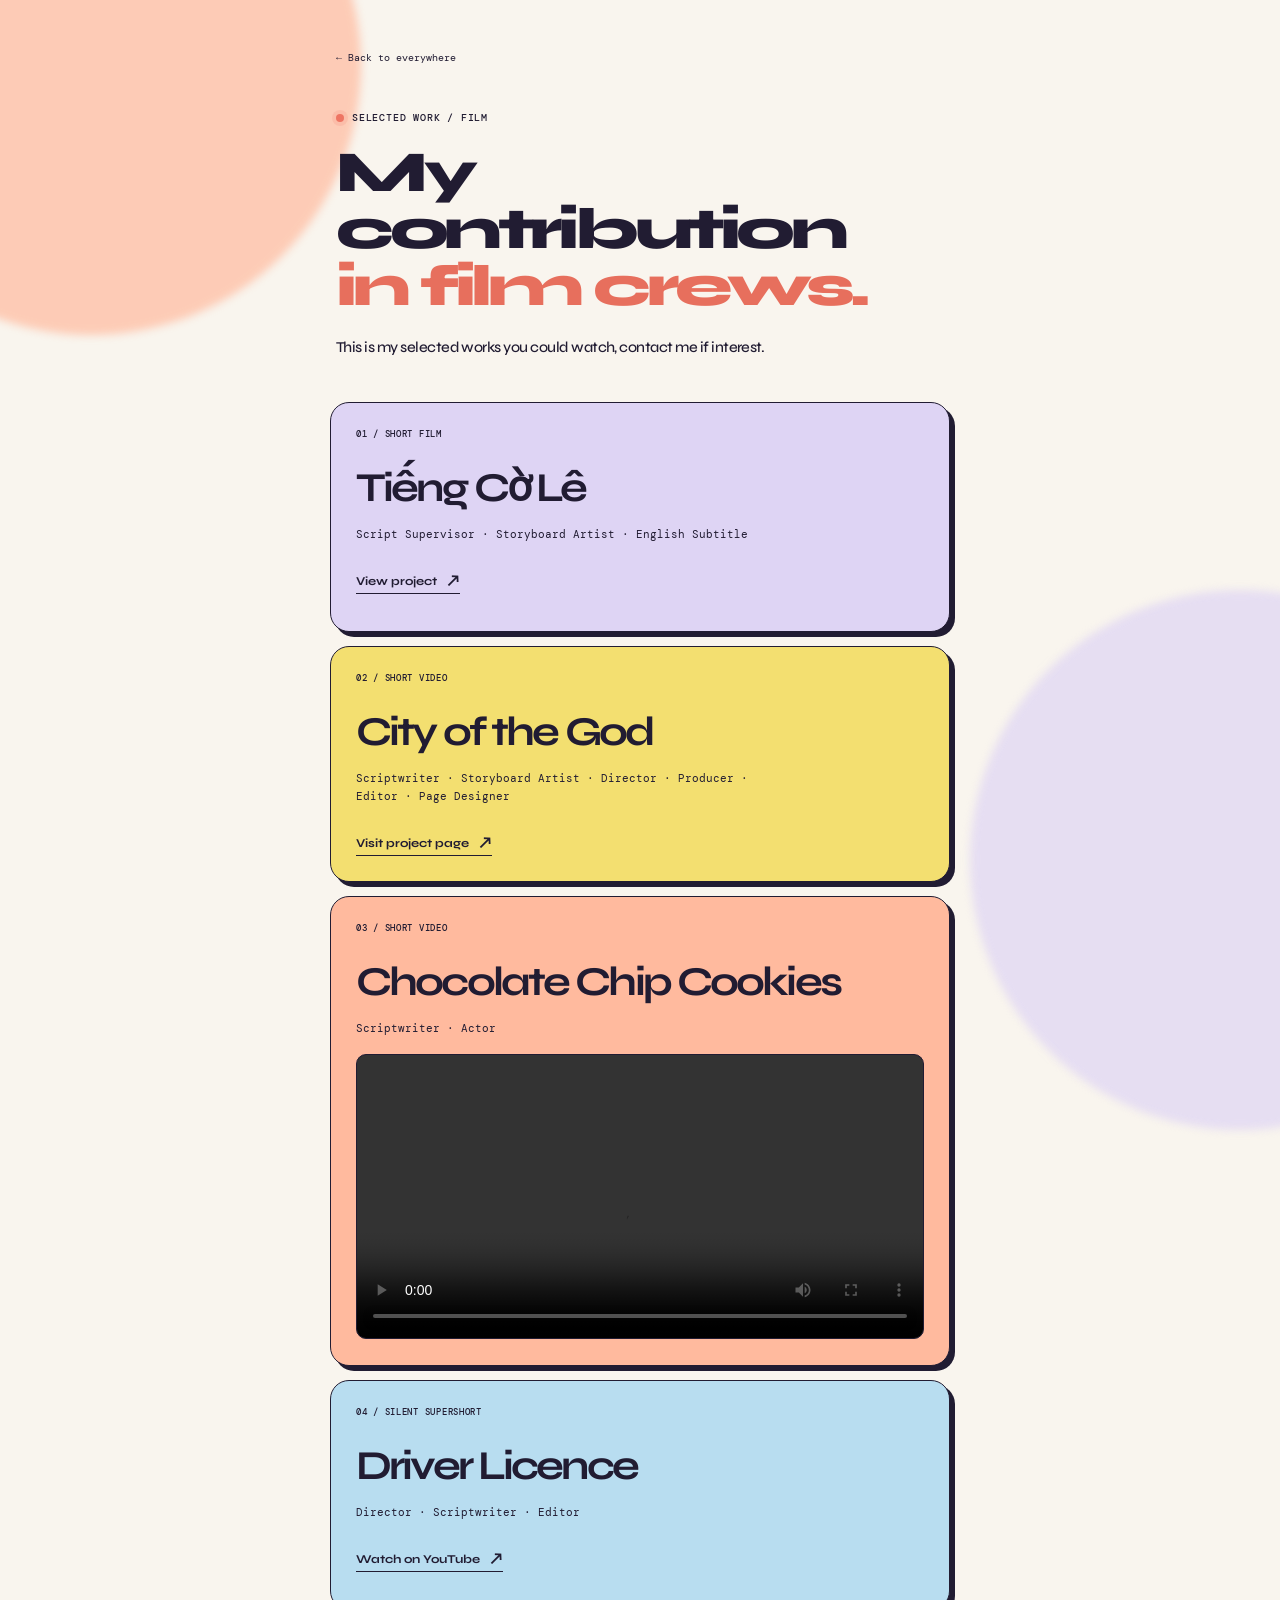
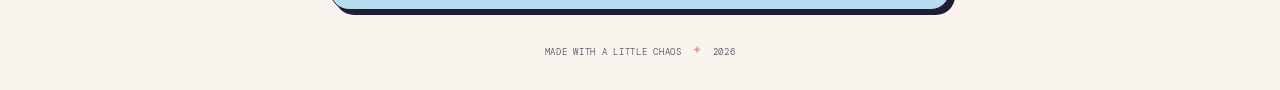
==== works.html @ 5c8512e5 "Add social landing page" ====
<!doctype html>
<html lang="en">
  <head>
    <meta charset="UTF-8" />
    <meta name="viewport" content="width=device-width, initial-scale=1.0" />
    <meta name="description" content="Selected film crew contributions by Vy." />
    <title>Vy — selected works</title>
    <link rel="preconnect" href="https://fonts.googleapis.com" />
    <link rel="preconnect" href="https://fonts.gstatic.com" crossorigin />
    <link href="https://fonts.googleapis.com/css2?family=DM+Mono:wght@400;500&family=Syne:wght@500;600;700;800&display=swap" rel="stylesheet" />
    <link rel="stylesheet" href="styles.css" />
  </head>
  <body>
    <main class="page-shell works-page">
      <header class="works-hero">
        <a class="back-link" href="index.html">← Back to everywhere</a>
        <p class="eyebrow"><span></span> SELECTED WORK / FILM</p>
        <h1>My contribution<br /><em>in film crews.</em></h1>
        <p>This is my selected works you could watch, contact me if interest.</p>
      </header>
      <section class="projects" aria-label="Film crew projects">
        <article class="project-card project-lilac">
          <p class="project-number">01 / SHORT FILM</p><h2>Tiếng Cờ Lê</h2>
          <p class="roles">Script Supervisor · Storyboard Artist · English Subtitle</p>
          <a class="project-link" href="https://drive.google.com/drive/u/0/search?q=ti%E1%BA%BFng%20c%E1%BB%9D%20l%C3%AA" target="_blank" rel="noreferrer">View project <span>↗</span></a>
        </article>
        <article class="project-card project-yellow">
          <p class="project-number">02 / SHORT VIDEO</p><h2>City of the God</h2>
          <p class="roles">Scriptwriter · Storyboard Artist · Director · Producer · Editor · Page Designer</p>
          <a class="project-link" href="https://phamkhanhvy2008.github.io/phamkhanhvy/" target="_blank" rel="noreferrer">Visit project page <span>↗</span></a>
        </article>
        <article class="project-card project-peach video-project">
          <p class="project-number">03 / SHORT VIDEO</p><h2>Chocolate Chip Cookies</h2>
          <p class="roles">Scriptwriter · Actor</p>
          <video controls preload="metadata" aria-label="Chocolate Chip Cookies short video"><source src="https://github.com/phamkhanhvy2008/vy-social-landing-page/releases/download/v1.0/chocolate-chip-cookies.mp4" type="video/mp4" />Your browser does not support the video tag.</video>
        </article>
        <article class="project-card project-blue">
          <p class="project-number">04 / SILENT SUPERSHORT</p><h2>Driver Licence</h2>
          <p class="roles">Director · Scriptwriter · Editor</p>
          <a class="project-link" href="https://www.youtube.com/watch?v=YJVfkAcWcSY" target="_blank" rel="noreferrer">Watch on YouTube <span>↗</span></a>
        </article>
      </section>
      <footer><span>MADE WITH A LITTLE CHAOS</span><span class="spark">✦</span><span id="year"></span></footer>
    </main>
    <script>document.getElementById('year').textContent = new Date().getFullYear();</script>
  </body>
</html>
---- styles.css ----
:root {
  --ink: #211c32;
  --paper: #f9f5ee;
  --lilac: #ded4f4;
  --peach: #ffba9e;
  --line: rgba(33, 28, 50, 0.14);
}

* { box-sizing: border-box; }

body {
  min-width: 320px;
  min-height: 100vh;
  margin: 0;
  color: var(--ink);
  background: var(--paper);
  font-family: "DM Mono", monospace;
}

body::before, body::after {
  content: "";
  position: fixed;
  z-index: -1;
  width: min(45vw, 540px);
  aspect-ratio: 1;
  border-radius: 50%;
  filter: blur(4px);
  opacity: .7;
}

body::before { top: -16vw; left: -14vw; background: var(--peach); }
body::after { right: -18vw; bottom: -18vw; background: var(--lilac); }

.page-shell {
  width: min(100% - 40px, 620px);
  margin: 0 auto;
  padding: 76px 0 32px;
}

.hero { padding: 0 6px 42px; }

.eyebrow {
  display: flex;
  align-items: center;
  gap: 8px;
  margin: 0 0 34px;
  font-size: 10px;
  font-weight: 500;
  letter-spacing: .08em;
}

.eyebrow span { width: 8px; height: 8px; border-radius: 50%; background: #ee7563; box-shadow: 0 0 0 4px rgba(238, 117, 99, .15); }

.identity { display: flex; align-items: center; gap: 17px; }

.avatar {
  display: grid;
  width: 72px;
  height: 72px;
  place-items: center;
  border: 2px solid var(--ink);
  border-radius: 26px 26px 26px 5px;
  background: #f3df70;
  box-shadow: 5px 5px 0 var(--ink);
  transform: rotate(-4deg);
}

.avatar span { font-family: "Syne", sans-serif; font-size: 37px; font-weight: 800; transform: rotate(4deg); }
h1 { margin: 0; font: 800 clamp(46px, 10vw, 64px)/.9 "Syne", sans-serif; letter-spacing: -.075em; }
.handle { margin: 9px 0 0; font-size: 12px; }
.intro { max-width: 475px; margin: 32px 0 0; font: 500 clamp(17px, 3.8vw, 21px)/1.4 "Syne", sans-serif; letter-spacing: -.04em; }

.social-links { display: grid; gap: 11px; }
.social-card {
  display: flex;
  align-items: center;
  gap: 15px;
  min-height: 78px;
  padding: 13px 17px;
  color: inherit;
  border: 1.5px solid var(--line);
  border-radius: 16px;
  background: rgba(255, 255, 255, .55);
  text-decoration: none;
  transition: transform .2s ease, background .2s ease, box-shadow .2s ease;
}

.social-card:hover, .social-card:focus-visible { outline: none; transform: translateY(-3px) rotate(-.25deg); border-color: var(--ink); background: #fff; box-shadow: 4px 5px 0 var(--ink); }
.social-card.featured { border-color: var(--ink); background: var(--ink); color: var(--paper); }
.social-card.featured:hover, .social-card.featured:focus-visible { background: #322a4a; }

.platform-mark { display: grid; flex: 0 0 44px; width: 44px; height: 44px; place-items: center; border-radius: 13px; background: var(--lilac); color: var(--ink); font: 500 25px/1 "Syne", sans-serif; }
.featured .platform-mark { background: #f3df70; }
.tiktok { background: #bdece0; }.youtube { background: #ffb1a5; font-size: 17px; }.artstation { background: #b8ddf0; }.x { background: #e8e5df; }.threads { background: #f1c6da; }.xhs { background: #f35245; color: white; font: 500 10px/1 "DM Mono", monospace; }.facebook { background: #b4cdf7; color: #174caa; font-size: 29px; }
.card-copy { display: grid; gap: 5px; }
.card-copy strong { font: 700 17px/1 "Syne", sans-serif; letter-spacing: -.04em; }
.card-copy small { font-size: 10px; opacity: .67; }
.arrow { margin-left: auto; font-size: 23px; transition: transform .2s ease; }
.social-card:hover .arrow { transform: translate(2px, -2px); }

footer { display: flex; justify-content: center; gap: 10px; padding: 36px 0 0; font-size: 9px; letter-spacing: .08em; opacity: .68; }
.spark { color: #e86f5d; font-size: 12px; line-height: .7; }

.works-callout { display: flex; align-items: center; gap: 13px; max-width: 440px; margin-top: 25px; padding: 13px 16px 13px 12px; color: inherit; border: 1.5px solid var(--ink); border-radius: 14px; background: #f3df70; box-shadow: 4px 4px 0 var(--ink); text-decoration: none; transition: transform .2s ease, box-shadow .2s ease; }
.works-callout:hover, .works-callout:focus-visible { outline: none; transform: translate(2px, 2px); box-shadow: 1px 1px 0 var(--ink); }
.works-callout-icon { display: grid; flex: 0 0 38px; width: 38px; height: 38px; place-items: center; border-radius: 10px; background: var(--ink); color: #f3df70; font-size: 20px; }
.works-callout strong, .works-callout small { display: block; }.works-callout strong { font: 700 14px/1.1 "Syne", sans-serif; letter-spacing: -.04em; }.works-callout small { margin-top: 4px; font-size: 9px; }

.works-page { padding-top: 45px; }.works-hero { padding: 0 6px 43px; }.back-link { display: inline-block; margin-bottom: 47px; color: inherit; font-size: 10px; text-decoration: none; }.back-link:hover, .back-link:focus-visible { outline: none; text-decoration: underline; text-underline-offset: 4px; }.works-hero .eyebrow { margin-bottom: 20px; }.works-hero h1 { font-size: clamp(38px, 9vw, 58px); line-height: .98; }.works-hero h1 em { color: #e76f5d; font-style: normal; }.works-hero > p:last-child { max-width: 455px; margin: 22px 0 0; font: 500 15px/1.5 "Syne", sans-serif; letter-spacing: -.035em; }
.projects { display: grid; gap: 14px; }.project-card { min-height: 230px; padding: 25px; border: 1.5px solid var(--ink); border-radius: 19px; box-shadow: 5px 5px 0 var(--ink); }.project-lilac { background: var(--lilac); }.project-yellow { background: #f3df70; }.project-peach { background: var(--peach); }.project-blue { background: #b8ddf0; }.project-number { margin: 0 0 29px; font-size: 9px; font-weight: 500; letter-spacing: .08em; }.project-card h2 { margin: 0; font: 700 clamp(29px, 7vw, 41px)/.95 "Syne", sans-serif; letter-spacing: -.07em; }.roles { max-width: 420px; margin: 17px 0 26px; font-size: 11px; line-height: 1.65; }.project-link { display: inline-flex; gap: 9px; align-items: center; padding-bottom: 3px; color: inherit; border-bottom: 1.5px solid currentColor; font: 700 12px/1 "Syne", sans-serif; text-decoration: none; }.project-link:hover, .project-link:focus-visible { outline: none; opacity: .65; }.project-link span { font-size: 18px; }.video-project { padding-bottom: 26px; }.video-project .roles { margin-bottom: 17px; }.video-project video { display: block; width: 100%; max-height: 370px; border: 1.5px solid var(--ink); border-radius: 10px; background: var(--ink); }

@media (max-width: 460px) {
  .page-shell { width: min(100% - 28px, 620px); padding-top: 48px; }
  .hero { padding-bottom: 31px; }
  .eyebrow { margin-bottom: 27px; }
  .social-card { min-height: 72px; padding: 12px 14px; }
  .platform-mark { flex-basis: 40px; width: 40px; height: 40px; }
  footer { gap: 7px; font-size: 8px; }
  .project-card { min-height: 210px; padding: 21px; }
  .project-number { margin-bottom: 24px; }
}
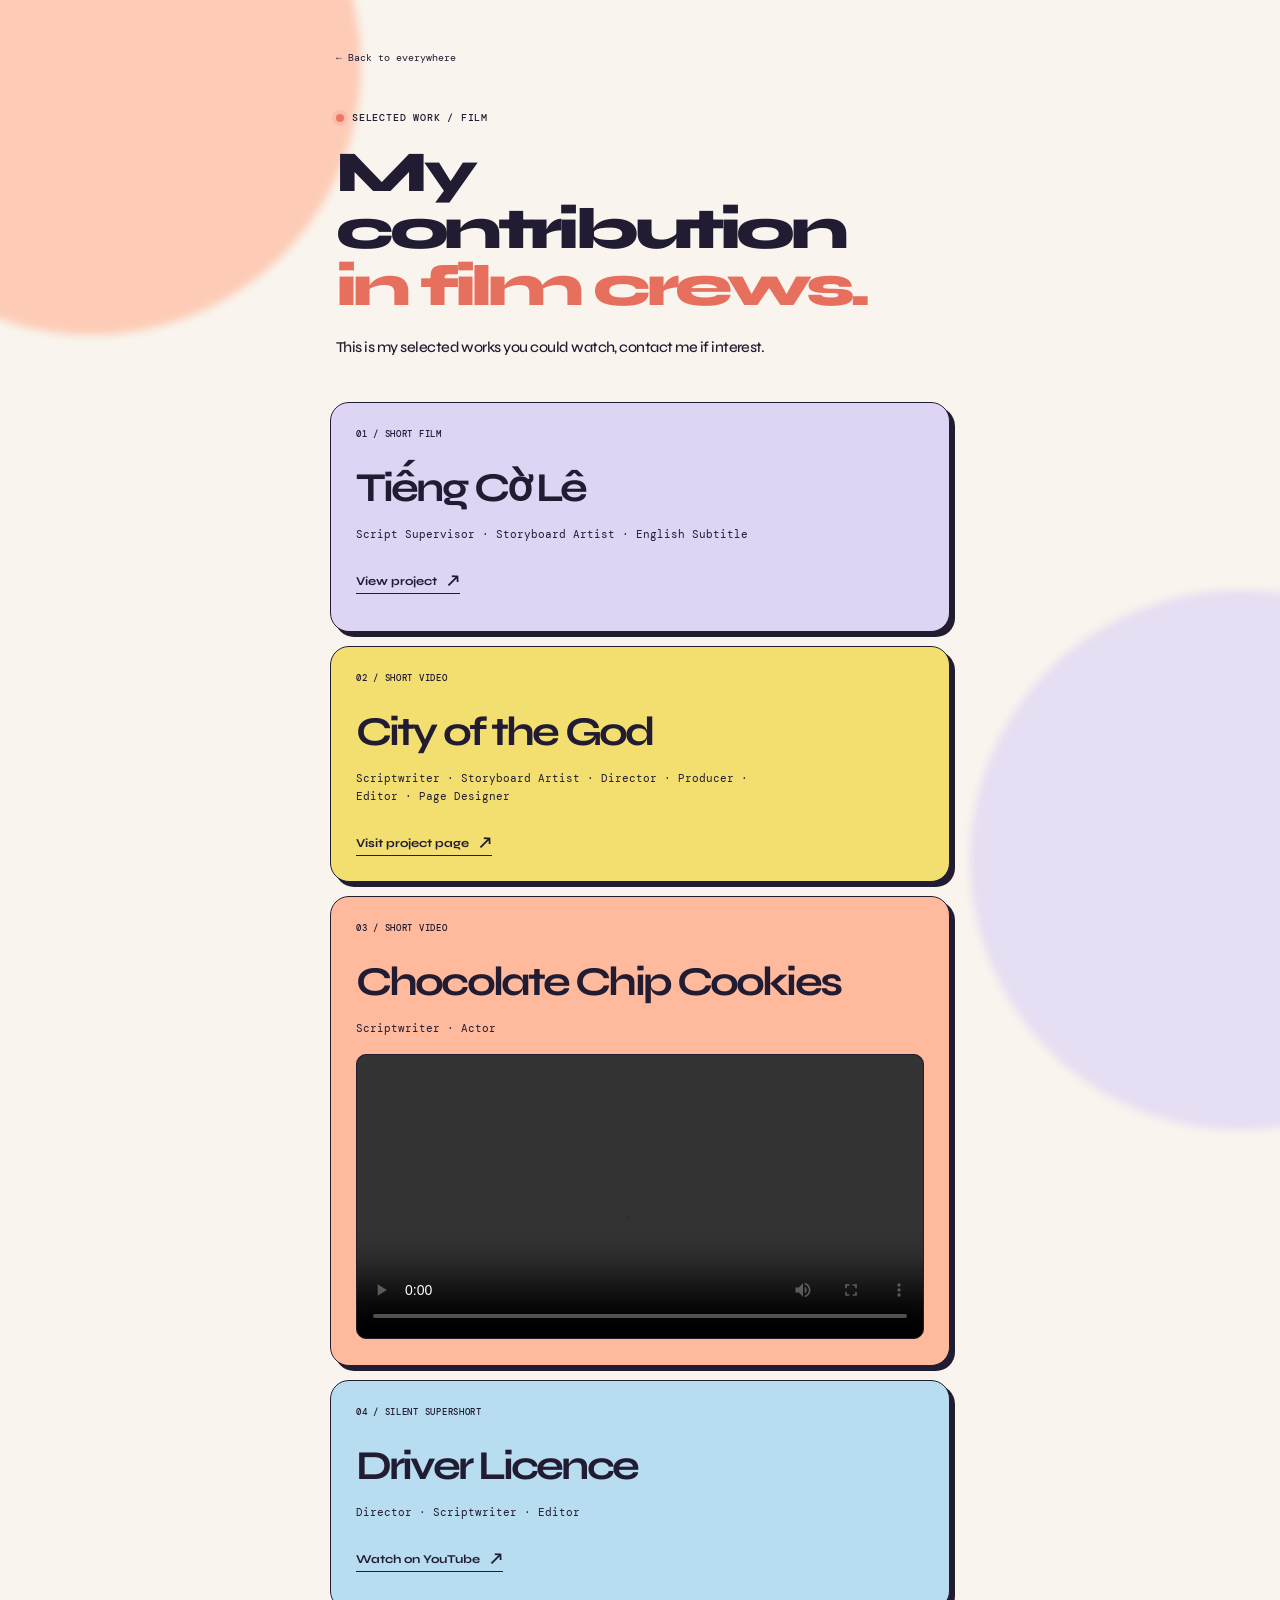
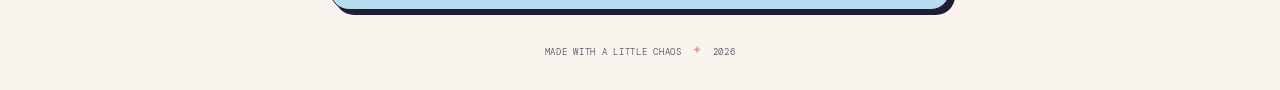
==== commit 34d37751: "Update works.html" ====
--- a/works.html
+++ b/works.html
@@ -22,7 +22,7 @@
         <article class="project-card project-lilac">
           <p class="project-number">01 / SHORT FILM</p><h2>Tiếng Cờ Lê</h2>
           <p class="roles">Script Supervisor · Storyboard Artist · English Subtitle</p>
-          <a class="project-link" href="https://drive.google.com/drive/u/0/search?q=ti%E1%BA%BFng%20c%E1%BB%9D%20l%C3%AA" target="_blank" rel="noreferrer">View project <span>↗</span></a>
+          <a class="project-link" href="https://drive.google.com/file/d/12FAqyPz3J4z648SjsRTQ4XM0GHkPR5Vk/view?usp=drivesdk" target="_blank" rel="noreferrer">View project <span>↗</span></a>
         </article>
         <article class="project-card project-yellow">
           <p class="project-number">02 / SHORT VIDEO</p><h2>City of the God</h2>
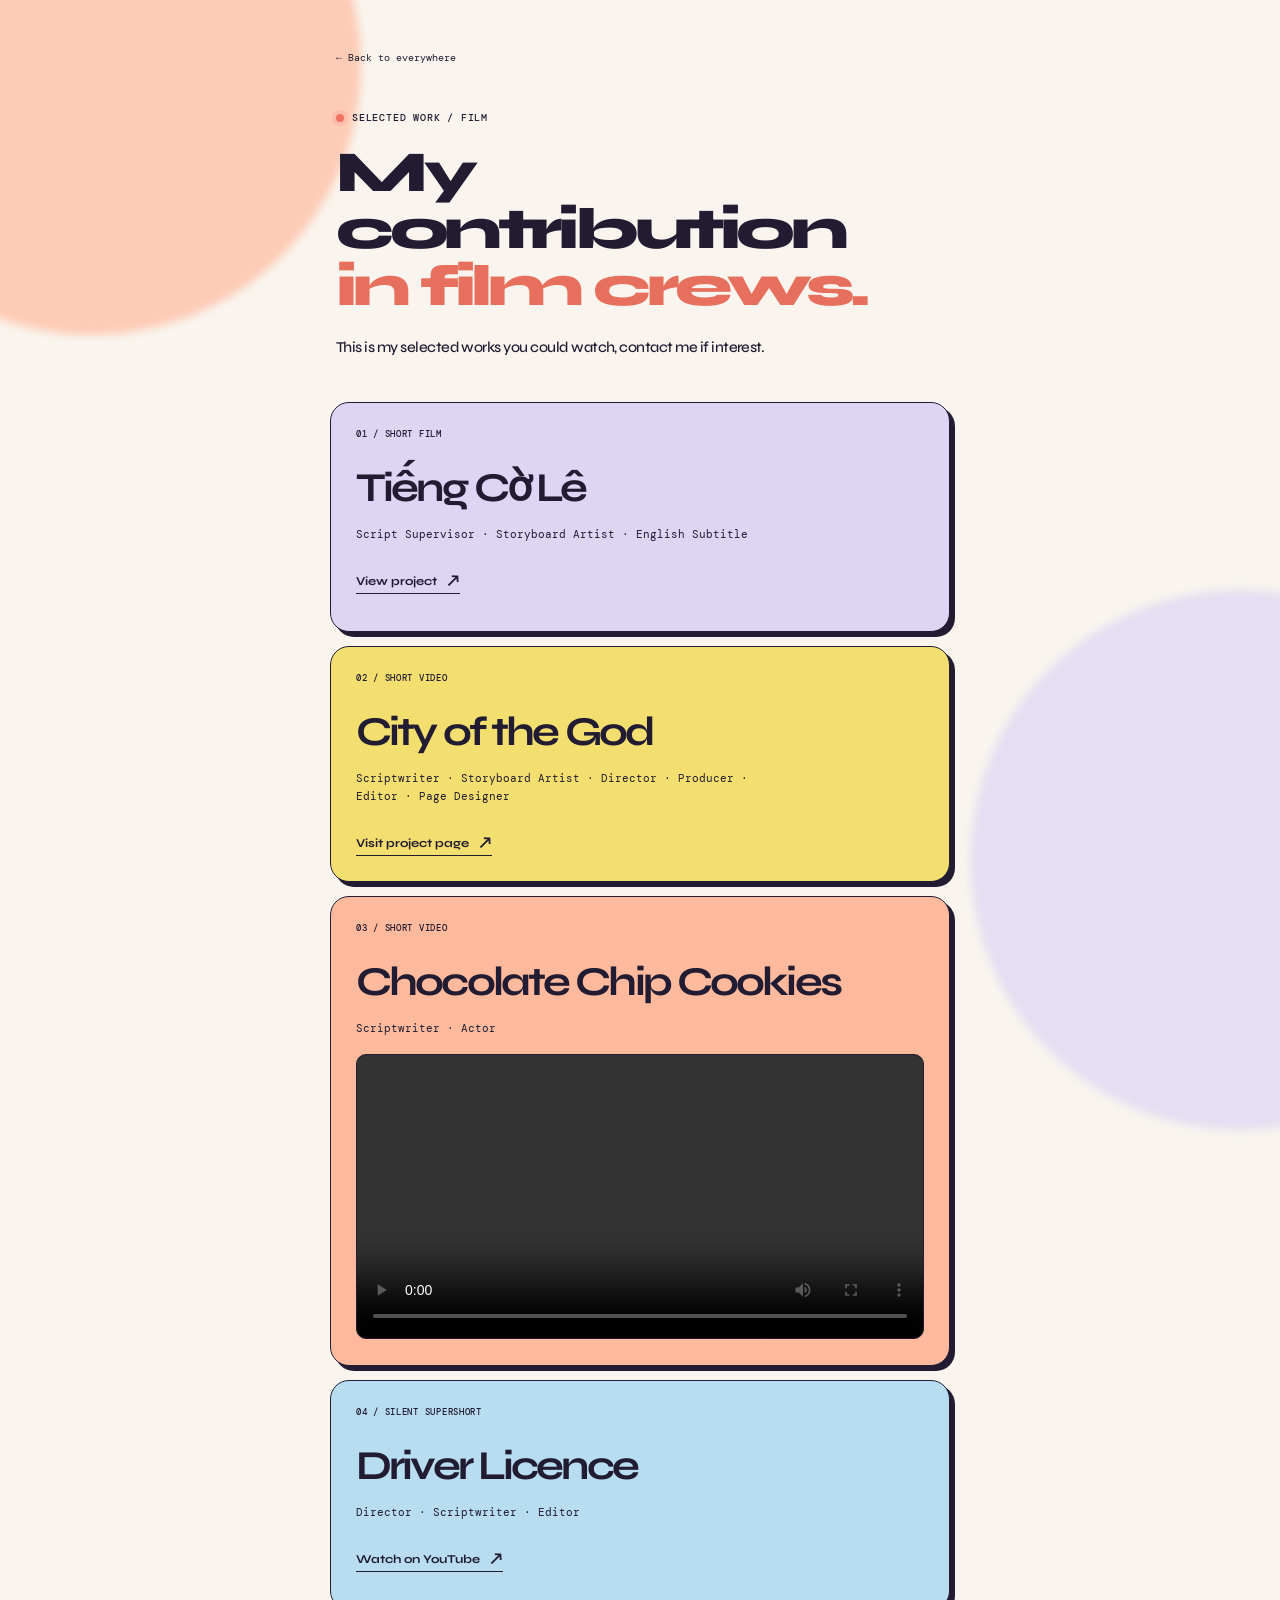
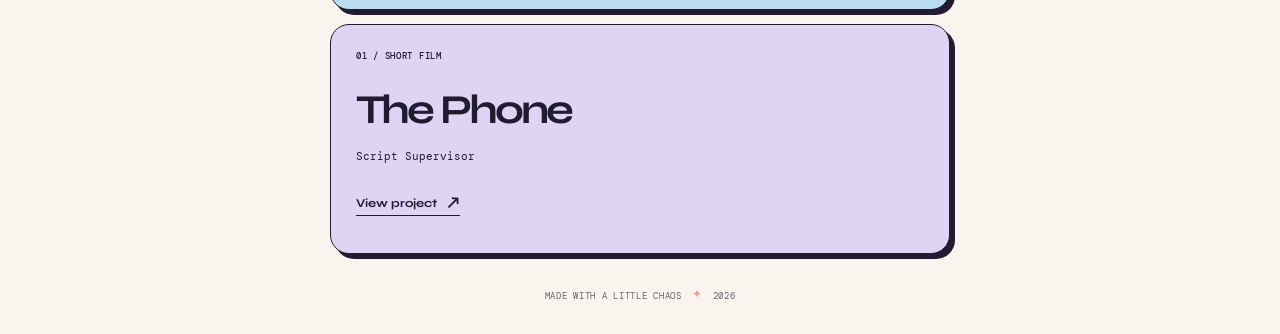
==== commit ecb6a688: "Update works.html" ====
--- a/works.html
+++ b/works.html
@@ -39,6 +39,11 @@
           <p class="roles">Director · Scriptwriter · Editor</p>
           <a class="project-link" href="https://www.youtube.com/watch?v=YJVfkAcWcSY" target="_blank" rel="noreferrer">Watch on YouTube <span>↗</span></a>
         </article>
+         <article class="project-card project-lilac">
+          <p class="project-number">01 / SHORT FILM</p><h2>The Phone</h2>
+          <p class="roles">Script Supervisor</p>
+          <a class="project-link" href="https://drive.google.com/file/d/1ZFNW01rX_4NW4WJ25_6q3Hqq62fd69Q-/view" target="_blank" rel="noreferrer">View project <span>↗</span></a>
+        </article>
       </section>
       <footer><span>MADE WITH A LITTLE CHAOS</span><span class="spark">✦</span><span id="year"></span></footer>
     </main>
